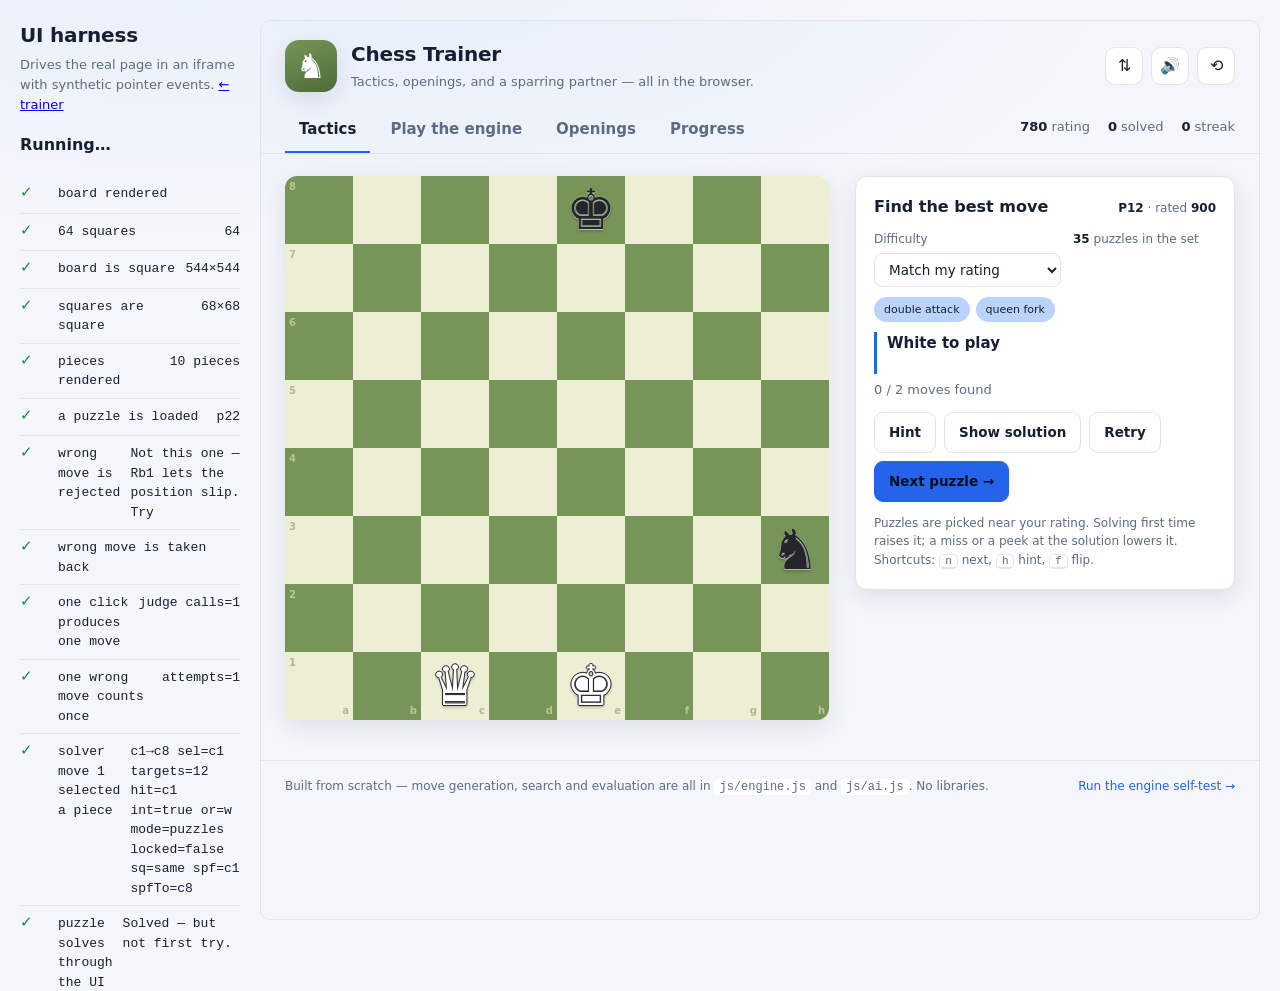
==== uitest.html @ a55cef51 "Chess Trainer: tactics, openings and an engine to play against A browser chess trainer written from " ====
<!doctype html>
<html lang="en">
<head>
<meta charset="utf-8">
<title>Chess Trainer — UI harness</title>
<link rel="stylesheet" href="css/style.css">
<style>
  /* flex: none — otherwise the growing report column shrinks the iframe mid-run
     and every geometry measurement drifts. */
  iframe { flex: none; width: 1000px; height: 900px; border: 1px solid var(--line); border-radius: 10px; }
  .harness { display: flex; gap: 20px; align-items: flex-start; padding: 20px; }
  .harness > div { flex: 1; min-width: 0; }
</style>
</head>
<body>
<div class="harness">
  <div style="flex:1">
    <h1>UI harness</h1>
    <p class="sub">Drives the real page in an iframe with synthetic pointer events. <a href="index.html">← trainer</a></p>
    <div id="summary" class="test-summary">Running…</div>
    <div id="out"></div>
  </div>
  <iframe id="app"></iframe>
</div>

<script>
(function () {
  'use strict';
  var out = document.getElementById('out');
  var pass = 0, fail = 0;

  function report(ok, name, detail) {
    if (ok) pass++; else fail++;
    var row = document.createElement('div');
    row.className = 'test-row ' + (ok ? 'pass' : 'fail');
    row.innerHTML = '<span class="mark">' + (ok ? '✓' : '✕') + '</span><span>' + name +
      '</span><span>' + (detail || '') + '</span>';
    out.appendChild(row);
  }
  function sleep(ms) { return new Promise(function (r) { setTimeout(r, ms); }); }

  var frame = document.getElementById('app');
  /* same origin as the iframe, so snapshot and clear the real save before it boots */
  var saved = localStorage.getItem('chesstrainer.v2');
  localStorage.removeItem('chesstrainer.v2');

  function point(doc, square) {
    var el = doc.querySelector('.sq[data-square="' + square + '"]');
    if (!el) return null;
    var r = el.getBoundingClientRect();
    return { el: el, x: r.left + r.width / 2, y: r.top + r.height / 2 };
  }

  function fire(win, el, type, x, y) {
    var ev = new win.PointerEvent(type, {
      bubbles: true, cancelable: true, clientX: x, clientY: y, pointerId: 1, isPrimary: true
    });
    el.dispatchEvent(ev);
  }

  /* click-to-move: press+release on the origin, then press on the destination */
  async function playMove(win, doc, from, to, promo) {
    var a = point(doc, from), b = point(doc, to);
    if (!a || !b) return { ok: false, why: 'no square ' + from + '/' + to };
    fire(win, a.el, 'pointerdown', a.x, a.y);
    fire(win, win, 'pointerup', a.x, a.y);
    await sleep(30);
    var sel = doc.querySelector('.sq.selected');
    var targets = doc.querySelectorAll('.sq.target, .sq.target-capture').length;
    var under = doc.elementFromPoint(a.x, a.y);
    var hitTest = under ? (under.dataset.square || under.className) : 'nothing';
    var ct = win.ChessTrainer;
    if (ct) {
      var modeName = Object.keys(ct.modes.all).filter(function (k) { return ct.modes.all[k] === ct.modes.current; })[0];
      hitTest += ' int=' + ct.board.interactive + ' or=' + ct.board.orientation +
                 ' mode=' + modeName + ' locked=' + ct.modes.current.locked +
                 ' sq=' + (ct.board.squares[from] === a.el ? 'same' : 'STALE') +
                 ' spf=' + ct.board._squareFromPoint(a.x, a.y) +
                 ' spfTo=' + ct.board._squareFromPoint(b.x, b.y);
    }
    fire(win, b.el, 'pointerdown', b.x, b.y);
    fire(win, win, 'pointerup', b.x, b.y);
    await sleep(60);
    /* a promotion opens the picker and waits for a choice */
    var overlay = doc.querySelector('.promo-overlay:not(.hidden)');
    if (overlay) {
      var order = { q: 0, r: 1, b: 2, n: 3 };
      overlay.querySelectorAll('.promo-btn')[order[promo || 'q']].click();
      await sleep(60);
      hitTest += ' promo=' + (promo || 'q');
    }
    return {
      ok: !!sel,
      why: from + '→' + to + ' sel=' + (sel ? sel.dataset.square : 'none') +
           ' targets=' + targets + ' hit=' + hitTest
    };
  }

  frame.addEventListener('load', function () { run().catch(function (e) { report(false, 'harness crashed', e.message); finish(); }); });
  /* the iframe src is set from script, so a hard reload of this page does not
     bypass its cache — bust it explicitly or you will test a stale build */
  frame.src = 'index.html?harness=' + Date.now();

  async function run() {
    var win = frame.contentWindow, doc = frame.contentDocument;
    await sleep(300);

    /* ------------------------------------------------------------ tactics */
    report(!!doc.querySelector('#board .board-grid'), 'board rendered', '');
    report(doc.querySelectorAll('#board .sq').length === 64, '64 squares', doc.querySelectorAll('#board .sq').length + '');

    /* geometry: rectangular squares silently break click-to-square hit testing */
    var gridRect = doc.querySelector('#board .board-grid').getBoundingClientRect();
    var sqRect = doc.querySelector('#board .sq').getBoundingClientRect();
    report(Math.abs(gridRect.width - gridRect.height) < 1.5, 'board is square',
      Math.round(gridRect.width) + '×' + Math.round(gridRect.height));
    report(Math.abs(sqRect.width - sqRect.height) < 1.5, 'squares are square',
      Math.round(sqRect.width) + '×' + Math.round(sqRect.height));
    report(doc.querySelectorAll('#board .piece').length > 0, 'pieces rendered',
      doc.querySelectorAll('#board .piece').length + ' pieces');

    /* count how many times a single synthetic click reaches the judge */
    var judgeCalls = 0;
    var origJudge = win.ChessTrainer.modes.all.puzzles.judge;
    win.ChessTrainer.modes.all.puzzles.judge = function () {
      judgeCalls++;
      return origJudge.apply(this, arguments);
    };

    var id = doc.querySelector('#puzzle-id').textContent.toLowerCase();
    var puzzle = win.PUZZLES.filter(function (p) { return p.id === id; })[0];
    report(!!puzzle, 'a puzzle is loaded', id);

    /* a wrong move must be refused and taken back */
    var legal = new win.Chess(puzzle.fen).moves({ verbose: true })
      .filter(function (m) { return m.uci !== puzzle.moves[0]; });
    if (legal.length) {
      var pieceCountBefore = doc.querySelectorAll('#board .piece').length;
      await playMove(win, doc, legal[0].from, legal[0].to);
      var st = doc.querySelector('#puzzle-status');
      report(st.classList.contains('bad'), 'wrong move is rejected', st.textContent.slice(0, 46));
      report(doc.querySelectorAll('#board .piece').length === pieceCountBefore, 'wrong move is taken back', '');
      var afterWrong = win.JSON.parse(win.localStorage.getItem('chesstrainer.v2'));
      report(judgeCalls === 1, 'one click produces one move', 'judge calls=' + judgeCalls);
      report(afterWrong.attempts === 1, 'one wrong move counts once', 'attempts=' + afterWrong.attempts);
    }

    /* now solve it properly */
    for (var i = 0; i < puzzle.moves.length; i += 2) {
      var uci = puzzle.moves[i];
      var r = await playMove(win, doc, uci.slice(0, 2), uci.slice(2, 4), uci.charAt(4));
      report(r.ok, 'solver move ' + (i / 2 + 1) + ' selected a piece', r.why);
      await sleep(650);
    }
    var status = doc.querySelector('#puzzle-status').textContent;
    report(/Solved/.test(status), 'puzzle solves through the UI', status.slice(0, 50));
    report(!doc.querySelector('#puzzle-explain').classList.contains('hidden'), 'explanation revealed', '');
    var saveState = win.JSON.parse(win.localStorage.getItem('chesstrainer.v2'));
    report(saveState.attempts === 1, 'progress saved', 'attempts=' + saveState.attempts +
      ' solved=' + saveState.solved + ' rating=' + saveState.rating);
    report(saveState.solved === 0, 'a peeked/failed solve does not count as solved', '');

    doc.querySelector('#puzzle-next').click();
    await sleep(200);
    report(doc.querySelector('#puzzle-id').textContent.toLowerCase() !== id, 'next puzzle loads',
      doc.querySelector('#puzzle-id').textContent);

    /* --------------------------------------------------- difficulty bands */
    doc.querySelector('#puzzle-band').value = 'hard';
    doc.querySelector('#puzzle-band').dispatchEvent(new win.Event('change'));
    await sleep(200);
    var hardId = doc.querySelector('#puzzle-id').textContent.toLowerCase();
    var hard = win.PUZZLES.filter(function (p) { return p.id === hardId; })[0];
    report(hard && hard.rating >= 1450, 'hard band serves a hard puzzle',
      hardId + ' rated ' + (hard ? hard.rating : '?'));
    doc.querySelector('#puzzle-band').value = 'easy';
    doc.querySelector('#puzzle-band').dispatchEvent(new win.Event('change'));
    await sleep(200);
    var easyId = doc.querySelector('#puzzle-id').textContent.toLowerCase();
    var easy = win.PUZZLES.filter(function (p) { return p.id === easyId; })[0];
    report(easy && easy.rating < 1000, 'easy band serves an easy puzzle',
      easyId + ' rated ' + (easy ? easy.rating : '?'));
    report(doc.querySelector('#puzzle-count').textContent === String(win.PUZZLES.length),
      'puzzle count is shown', doc.querySelector('#puzzle-count').textContent);

    /* --------------------------------------------------------------- play */
    doc.querySelector('.tab[data-mode="play"]').click();
    await sleep(100);
    report(!doc.querySelector('.panel[data-mode="play"]').classList.contains('hidden'), 'play tab opens', '');
    report(!doc.querySelector('#eval').classList.contains('hidden'), 'eval bar shown in play mode', '');
    doc.querySelector('#play-color').value = 'w';
    doc.querySelector('#play-level').value = '0';
    doc.querySelector('#play-new').click();
    await sleep(200);
    report(doc.querySelectorAll('#board .piece').length === 32, 'new game has 32 pieces',
      doc.querySelectorAll('#board .piece').length + '');

    var ct = win.ChessTrainer;
    report(ct.board.interactive, 'board is interactive in play mode',
      'interactive=' + ct.board.interactive + ' thinking=' + ct.modes.all.play.thinking +
      ' over=' + ct.modes.all.play.over + ' human=' + ct.modes.all.play.human +
      ' turn=' + ct.modes.all.play.game.turn() + ' current=' + (ct.modes.current === ct.modes.all.play));
    var pg = ct.modes.all.play.game;
    report(pg.moves({ square: 'e2' }).length === 2, 'e2 has two legal moves',
      pg.moves({ square: 'e2' }).length + '');
    var pgGeom = doc.querySelector('#board .sq').getBoundingClientRect();
    report(Math.abs(pgGeom.width - pgGeom.height) < 1.5, 'squares stay square beside the eval bar',
      Math.round(pgGeom.width) + '×' + Math.round(pgGeom.height));
    var evalW = doc.querySelector('#eval').getBoundingClientRect().width;
    var gridW = doc.querySelector('#board .board-grid').getBoundingClientRect().width;
    var wrapW = doc.querySelector('.board-wrap').getBoundingClientRect().width;
    report(evalW < 40 && gridW + evalW + 12 >= wrapW - 2, 'board fills the column beside the eval bar',
      'eval=' + Math.round(evalW) + ' board=' + Math.round(gridW) + ' wrap=' + Math.round(wrapW));

    var pr = await playMove(win, doc, 'e2', 'e4');
    report(pr.ok, 'play mode selects e2', pr.why);
    await sleep(1400);
    var moveText = doc.querySelector('#move-list').textContent;
    report(/e4/.test(moveText), 'human move recorded', moveText.trim().slice(0, 24));
    report(doc.querySelectorAll('#move-list .san').length >= 2, 'engine replied', moveText.trim().slice(0, 24));
    report(doc.querySelector('#play-status').textContent === 'Your move.', 'turn handed back',
      doc.querySelector('#play-status').textContent);

    doc.querySelector('#play-undo').click();
    await sleep(200);
    report(doc.querySelectorAll('#board .piece').length === 32, 'take back restores the position', '');

    /* ----------------------------------------------------------- openings */
    doc.querySelector('.tab[data-mode="openings"]').click();
    await sleep(100);
    var open = win.OPENINGS[0];
    doc.querySelector('#opening-select').value = open.id;
    doc.querySelector('#opening-select').dispatchEvent(new win.Event('change'));
    await sleep(300);
    report(doc.querySelector('#opening-blurb').textContent === open.blurb, 'opening loads', open.name);

    /* play the first move of the line */
    var g = new win.Chess();
    var first = g.moves({ verbose: true }).filter(function (m) {
      return m.san.replace(/[+#]/g, '') === open.moves[0].replace(/[+#]/g, '');
    })[0];
    await playMove(win, doc, first.from, first.to);
    await sleep(700);
    var oStatus = doc.querySelector('#opening-status').textContent;
    report(/Yes/.test(oStatus) || /\d+ \/ /.test(doc.querySelector('#opening-progress').textContent),
      'opening move accepted', oStatus.slice(0, 40));
    report(doc.querySelector('#opening-progress').textContent.indexOf('2 /') === 0,
      'reply played automatically', doc.querySelector('#opening-progress').textContent);

    /* wrong opening move */
    var g2 = new win.Chess();
    g2.move(open.moves[0]); g2.move(open.moves[1]);
    var wrong = g2.moves({ verbose: true }).filter(function (m) {
      return m.san.replace(/[+#]/g, '') !== open.moves[2].replace(/[+#]/g, '');
    })[0];
    await playMove(win, doc, wrong.from, wrong.to);
    await sleep(200);
    report(doc.querySelector('#opening-status').classList.contains('bad'), 'wrong opening move refused',
      doc.querySelector('#opening-status').textContent.slice(0, 44));

    /* -------------------------------------------------------------- stats */
    doc.querySelector('.tab[data-mode="stats"]').click();
    await sleep(150);
    report(doc.querySelector('#s-attempts').textContent === '1', 'stats show the attempt',
      doc.querySelector('#s-attempts').textContent);
    report(doc.querySelector('#theme-list').textContent.length > 5, 'theme breakdown rendered', '');
    report(doc.querySelector('#rating-chart').innerHTML.indexOf('path') >= 0 ||
           doc.querySelector('#rating-chart').innerHTML.indexOf('text') >= 0, 'rating chart drawn', '');

    /* -------------------------------------------------- promotion picker */
    var picked = null;
    ct.board.askPromotion('w', function (p) { picked = p; });
    await sleep(60);
    report(!doc.querySelector('.promo-overlay').classList.contains('hidden'), 'promotion picker opens', '');
    report(doc.querySelectorAll('.promo-btn').length === 4, 'four promotion buttons',
      doc.querySelectorAll('.promo-btn').length + '');
    doc.querySelectorAll('.promo-btn')[3].click();
    await sleep(60);
    report(picked === 'n', 'picker returns the chosen piece', String(picked));
    report(doc.querySelector('.promo-overlay').classList.contains('hidden'), 'picker closes after choosing', '');

    /* --------------------------------------------------------- flip board */
    doc.querySelector('.tab[data-mode="puzzles"]').click();
    await sleep(100);
    var firstSquare = doc.querySelector('#board .sq').dataset.square;
    doc.querySelector('#flip').click();
    await sleep(100);
    report(doc.querySelector('#board .sq').dataset.square !== firstSquare, 'flip reorients the board',
      firstSquare + ' → ' + doc.querySelector('#board .sq').dataset.square);
    report(doc.querySelectorAll('#board .sq').length === 64, 'still 64 squares after flip', '');

    finish();
  }

  function finish() {
    try {
      if (saved === null) localStorage.removeItem('chesstrainer.v2');
      else localStorage.setItem('chesstrainer.v2', saved);
    } catch (e) { /* ignore */ }
    var s = document.getElementById('summary');
    s.textContent = fail === 0 ? '✓ all ' + pass + ' UI checks passed' : '✕ ' + fail + ' failed, ' + pass + ' passed';
    s.style.color = fail === 0 ? 'var(--good)' : 'var(--bad)';
    console.log('UITEST', JSON.stringify({ pass: pass, fail: fail }));
  }
})();
</script>
</body>
</html>
---- css/style.css ----
/* Chess Trainer — one stylesheet, no framework. */

:root {
  --bg: #10141c;
  --bg-soft: #161c27;
  --panel: #1b2231;
  --line: #293246;
  --text: #e6ebf5;
  --muted: #94a1bb;
  --accent: #6ea8fe;
  --accent-dim: #2b4a7d;
  --good: #7bd88f;
  --bad: #ff8080;
  --sq-light: #edeed3;
  --sq-dark: #779556;
  --sq-sel: #f6f36c;
  --radius: 12px;
  --shadow: 0 10px 30px rgba(0, 0, 0, .35);
  color-scheme: dark;
}

@media (prefers-color-scheme: light) {
  :root {
    --bg: #f4f6fb;
    --bg-soft: #ffffff;
    --panel: #ffffff;
    --line: #dfe4ee;
    --text: #172033;
    --muted: #5d6b85;
    --accent: #2563eb;
    --accent-dim: #bcd2ff;
    --good: #1a8a45;
    --bad: #c0392b;
    --shadow: 0 8px 24px rgba(20, 30, 60, .10);
    color-scheme: light;
  }
}

* { box-sizing: border-box; }

body {
  margin: 0;
  background: radial-gradient(1200px 600px at 15% -10%, rgba(110, 168, 254, .10), transparent 60%), var(--bg);
  color: var(--text);
  font: 15px/1.55 system-ui, -apple-system, "Segoe UI", Roboto, Inter, Arial, sans-serif;
  min-height: 100vh;
}

/* ------------------------------------------------------------------ header */

.topbar {
  display: flex; align-items: center; justify-content: space-between;
  gap: 16px; padding: 18px 24px 10px; max-width: 1180px; margin: 0 auto;
}
.brand { display: flex; align-items: center; gap: 14px; }
.brand-mark {
  font-size: 34px; line-height: 1; width: 52px; height: 52px;
  display: grid; place-items: center; border-radius: 14px;
  background: linear-gradient(160deg, var(--sq-dark), #4d6b39);
  color: #fff; box-shadow: var(--shadow);
}
h1 { font-size: 20px; margin: 0; letter-spacing: -.01em; }
.tagline { margin: 2px 0 0; color: var(--muted); font-size: 13px; }

.topbar-actions { display: flex; gap: 8px; }
.icon-btn {
  width: 38px; height: 38px; border-radius: 10px; cursor: pointer;
  background: var(--panel); color: var(--text);
  border: 1px solid var(--line); font-size: 16px; line-height: 1;
  transition: transform .12s, border-color .12s, background .12s;
}
.icon-btn:hover { border-color: var(--accent); transform: translateY(-1px); }
.icon-btn.danger:hover { border-color: var(--bad); color: var(--bad); }

/* -------------------------------------------------------------------- tabs */

.tabs {
  display: flex; align-items: center; gap: 6px; flex-wrap: wrap;
  max-width: 1180px; margin: 0 auto; padding: 6px 24px 0;
  border-bottom: 1px solid var(--line);
}
.tab {
  appearance: none; border: 0; background: transparent; color: var(--muted);
  padding: 10px 14px; font: inherit; font-weight: 600; cursor: pointer;
  border-bottom: 2px solid transparent; border-radius: 8px 8px 0 0;
}
.tab:hover { color: var(--text); }
.tab.active { color: var(--text); border-bottom-color: var(--accent); }
.quickstats {
  margin-left: auto; display: flex; gap: 18px; color: var(--muted);
  font-size: 13px; padding-bottom: 8px;
}
.quickstats b { color: var(--text); font-variant-numeric: tabular-nums; }

/* ------------------------------------------------------------------ layout */

.layout {
  max-width: 1180px; margin: 0 auto; padding: 22px 24px 40px;
  display: grid; grid-template-columns: minmax(0, 1fr) 380px; gap: 26px; align-items: start;
}
@media (max-width: 900px) {
  .layout { grid-template-columns: 1fr; }
}

.board-wrap { display: flex; gap: 12px; align-items: stretch; }

/* ------------------------------------------------------------------- board */

.board { position: relative; flex: 1; }
.board-grid {
  display: grid;
  grid-template-columns: repeat(8, 1fr);
  grid-template-rows: repeat(8, 1fr);   /* without this the rows are content-sized and the squares are not square */
  aspect-ratio: 1 / 1;
  border-radius: var(--radius); overflow: hidden; box-shadow: var(--shadow);
  touch-action: none; user-select: none;
}
.sq { position: relative; display: grid; place-items: center; container-type: size; }
.sq.light { background: var(--sq-light); }
.sq.dark { background: var(--sq-dark); }

.coord {
  position: absolute; font-size: 10px; font-weight: 700; opacity: .55; pointer-events: none;
}
.coord.rank { top: 3px; left: 4px; }
.coord.file { bottom: 2px; right: 4px; }
.sq.light .coord { color: var(--sq-dark); }
.sq.dark .coord { color: var(--sq-light); }

.piece {
  font-size: clamp(24px, 6.5vw, 56px);   /* fallback; the square sizes it properly below */
  line-height: 1; cursor: grab; user-select: none;
  will-change: transform;
}
@supports (font-size: 1cqh) {
  .board-grid .piece { font-size: 82cqh; }
}
.board-grid .piece { position: relative; z-index: 2; }
.piece.white { color: #fff; text-shadow: 0 0 1px #2b2b2b, 0 1px 0 #2b2b2b, 1px 0 0 #2b2b2b, -1px 0 0 #2b2b2b, 0 -1px 0 #2b2b2b, 0 2px 3px rgba(0,0,0,.35); }
.piece.black { color: #24262b; text-shadow: 0 0 1px #f0f0f0, 0 1px 0 rgba(255,255,255,.5), 0 2px 3px rgba(0,0,0,.3); }
.piece.dragging { z-index: 20; cursor: grabbing; transform-origin: center; }

.sq.last-from::after, .sq.last-to::after {
  content: ''; position: absolute; inset: 0; background: rgba(246, 243, 108, .38); pointer-events: none;
}
.sq.selected::after {
  content: ''; position: absolute; inset: 0; background: rgba(246, 243, 108, .55); pointer-events: none;
}
.sq.target::before {
  content: ''; position: absolute; width: 28%; height: 28%; border-radius: 50%;
  background: rgba(20, 20, 20, .26); pointer-events: none; z-index: 1;
}
.sq.target-capture::before {
  content: ''; position: absolute; inset: 6%; border-radius: 50%;
  border: 5px solid rgba(20, 20, 20, .26); pointer-events: none; z-index: 1;
}
.sq.check::after {
  content: ''; position: absolute; inset: 0; pointer-events: none;
  background: radial-gradient(circle, rgba(255, 60, 60, .85), rgba(255, 60, 60, .25) 55%, transparent 72%);
}
.sq.flash-good::after {
  content: ''; position: absolute; inset: 0; pointer-events: none;
  background: rgba(123, 216, 143, .6); animation: fade .7s ease-out forwards;
}
.sq.flash-bad::after {
  content: ''; position: absolute; inset: 0; pointer-events: none;
  background: rgba(255, 90, 90, .65); animation: fade .7s ease-out forwards;
}
@keyframes fade { from { opacity: 1; } to { opacity: 0; } }

/* promotion picker */
.promo-overlay {
  position: absolute; inset: 0; background: rgba(8, 11, 18, .72);
  display: grid; place-items: center; border-radius: var(--radius); z-index: 30;
}
.promo-overlay.hidden { display: none; }
.promo-card {
  background: var(--panel); border: 1px solid var(--line); border-radius: 14px;
  padding: 14px 18px; box-shadow: var(--shadow); text-align: center;
}
.promo-label { font-size: 13px; color: var(--muted); margin-bottom: 6px; }
.promo-row { display: flex; gap: 6px; }
.promo-btn {
  width: 56px; height: 56px; font-size: 40px; line-height: 1;
  background: var(--bg-soft); border: 1px solid var(--line); border-radius: 10px; cursor: pointer;
}
.promo-btn:hover { border-color: var(--accent); }

/* eval bar */
.eval { display: flex; flex-direction: column; align-items: center; gap: 6px; width: 26px; }
.eval.hidden { display: none; }
.eval-track {
  flex: 1; width: 14px; border-radius: 8px; overflow: hidden;
  background: #2a2f3a; display: flex; align-items: flex-end; border: 1px solid var(--line);
}
.eval-fill { width: 100%; background: linear-gradient(180deg, #f4f6fb, #cfd6e4); height: 50%; transition: height .3s ease; }
.eval-text { font-size: 11px; color: var(--muted); font-variant-numeric: tabular-nums; }

/* ------------------------------------------------------------------ panels */

.side { display: flex; flex-direction: column; gap: 16px; }
.panel {
  background: var(--panel); border: 1px solid var(--line); border-radius: var(--radius);
  padding: 18px; box-shadow: var(--shadow);
}
.panel.hidden, .hidden { display: none; }
.panel-head { display: flex; align-items: baseline; justify-content: space-between; gap: 10px; margin-bottom: 10px; }
.panel h2 { font-size: 16px; margin: 0; }
.panel h3 { font-size: 13px; margin: 18px 0 8px; color: var(--muted); text-transform: uppercase; letter-spacing: .06em; }
.meta { font-size: 12px; color: var(--muted); }
.meta b { color: var(--text); }

.chips { display: flex; flex-wrap: wrap; gap: 6px; margin-bottom: 10px; }
.chip {
  font-size: 11px; padding: 3px 9px; border-radius: 999px;
  background: var(--accent-dim); color: var(--text); border: 1px solid transparent;
}

.status {
  margin: 0 0 6px; font-weight: 600; min-height: 42px;
  border-left: 3px solid var(--line); padding-left: 10px;
}
.status.good { border-left-color: var(--good); color: var(--good); }
.status.bad { border-left-color: var(--bad); color: var(--bad); }
.status.neutral { border-left-color: var(--accent); }

.sub { color: var(--muted); font-size: 13px; margin: 4px 0; }
.explain {
  background: var(--bg-soft); border: 1px solid var(--line); border-radius: 10px;
  padding: 10px 12px; font-size: 13.5px; color: var(--text); margin: 10px 0;
}
.fineprint { color: var(--muted); font-size: 12px; margin: 12px 0 0; }
kbd {
  background: var(--bg-soft); border: 1px solid var(--line); border-bottom-width: 2px;
  border-radius: 5px; padding: 0 5px; font: 11px/1.6 ui-monospace, Menlo, Consolas, monospace;
}

.btn-row { display: flex; flex-wrap: wrap; gap: 8px; margin-top: 12px; }
.btn {
  appearance: none; cursor: pointer; font: inherit; font-weight: 600; font-size: 13.5px;
  padding: 9px 14px; border-radius: 9px;
  background: var(--bg-soft); color: var(--text); border: 1px solid var(--line);
  transition: transform .1s, border-color .12s, background .12s;
}
.btn:hover:not(:disabled) { border-color: var(--accent); transform: translateY(-1px); }
.btn:disabled { opacity: .45; cursor: not-allowed; }
.btn.primary { background: var(--accent); border-color: var(--accent); color: #06101f; }
.btn.primary:hover { filter: brightness(1.08); }
.btn.ghost { background: transparent; }

.controls { display: flex; gap: 12px; flex-wrap: wrap; margin-bottom: 10px; }
.controls label { font-size: 12px; color: var(--muted); display: flex; flex-direction: column; gap: 4px; }
select {
  font: inherit; font-size: 13.5px; padding: 7px 10px; border-radius: 8px;
  background: var(--bg-soft); color: var(--text); border: 1px solid var(--line);
}
select.wide { width: 100%; margin-bottom: 10px; }

/* move list */
.move-list {
  max-height: 190px; overflow-y: auto; background: var(--bg-soft);
  border: 1px solid var(--line); border-radius: 10px; padding: 8px 10px;
  font: 13px/1.7 ui-monospace, Menlo, Consolas, monospace;
}
.move-row { display: grid; grid-template-columns: 34px 1fr 1fr; gap: 4px; }
.move-row .num { color: var(--muted); }
.empty { color: var(--muted); font-family: inherit; font-size: 13px; }

/* opening line */
.line {
  background: var(--bg-soft); border: 1px solid var(--line); border-radius: 10px;
  padding: 10px 12px; font: 13px/2 ui-monospace, Menlo, Consolas, monospace;
  display: flex; flex-wrap: wrap; gap: 4px 8px; margin-top: 10px;
}
.line .num { color: var(--muted); }
.line .san { color: var(--muted); }
.line .san.done { color: var(--text); }
.line .san.next { color: var(--accent); border-bottom: 2px solid var(--accent); }

/* stats */
.tiles { display: grid; grid-template-columns: repeat(3, 1fr); gap: 8px; }
.tile {
  background: var(--bg-soft); border: 1px solid var(--line); border-radius: 10px;
  padding: 10px; text-align: center;
}
.tile b { display: block; font-size: 20px; font-variant-numeric: tabular-nums; }
.tile span { font-size: 11px; color: var(--muted); }

.chart { width: 100%; height: 130px; background: var(--bg-soft); border: 1px solid var(--line); border-radius: 10px; }
.spark-line { fill: none; stroke: var(--accent); stroke-width: 2; stroke-linejoin: round; }
.spark-area { fill: rgba(110, 168, 254, .16); stroke: none; }
.chart-empty { fill: var(--muted); font-size: 13px; font-family: inherit; }

.theme-list { display: flex; flex-direction: column; gap: 6px; }
.theme-row { display: grid; grid-template-columns: 1fr 90px auto; gap: 10px; align-items: center; font-size: 12.5px; }
.theme-name { color: var(--text); }
.theme-num { color: var(--muted); font-variant-numeric: tabular-nums; }
.bar { height: 6px; background: var(--line); border-radius: 999px; overflow: hidden; }
.bar-fill { display: block; height: 100%; background: var(--good); }

/* ------------------------------------------------------------------ footer */

.foot {
  max-width: 1180px; margin: 0 auto; padding: 0 24px 40px;
  display: flex; justify-content: space-between; gap: 16px; flex-wrap: wrap;
  color: var(--muted); font-size: 12px; border-top: 1px solid var(--line); padding-top: 16px;
}
.foot code { background: var(--bg-soft); padding: 1px 5px; border-radius: 4px; }
.foot a { color: var(--accent); text-decoration: none; }
.foot a:hover { text-decoration: underline; }

/* ------------------------------------------------------------ self-test page */

.test-page { max-width: 900px; margin: 0 auto; padding: 30px 24px 60px; }
.test-row {
  display: grid; grid-template-columns: 28px 1fr auto; gap: 10px; align-items: baseline;
  padding: 7px 0; border-bottom: 1px solid var(--line);
  font: 13px/1.5 ui-monospace, Menlo, Consolas, monospace;
}
.test-row .mark { font-size: 15px; }
.test-row.pass .mark { color: var(--good); }
.test-row.fail .mark { color: var(--bad); }
.test-row.fail { background: rgba(255, 128, 128, .08); }
.test-summary { font-size: 16px; font-weight: 700; margin: 18px 0; }
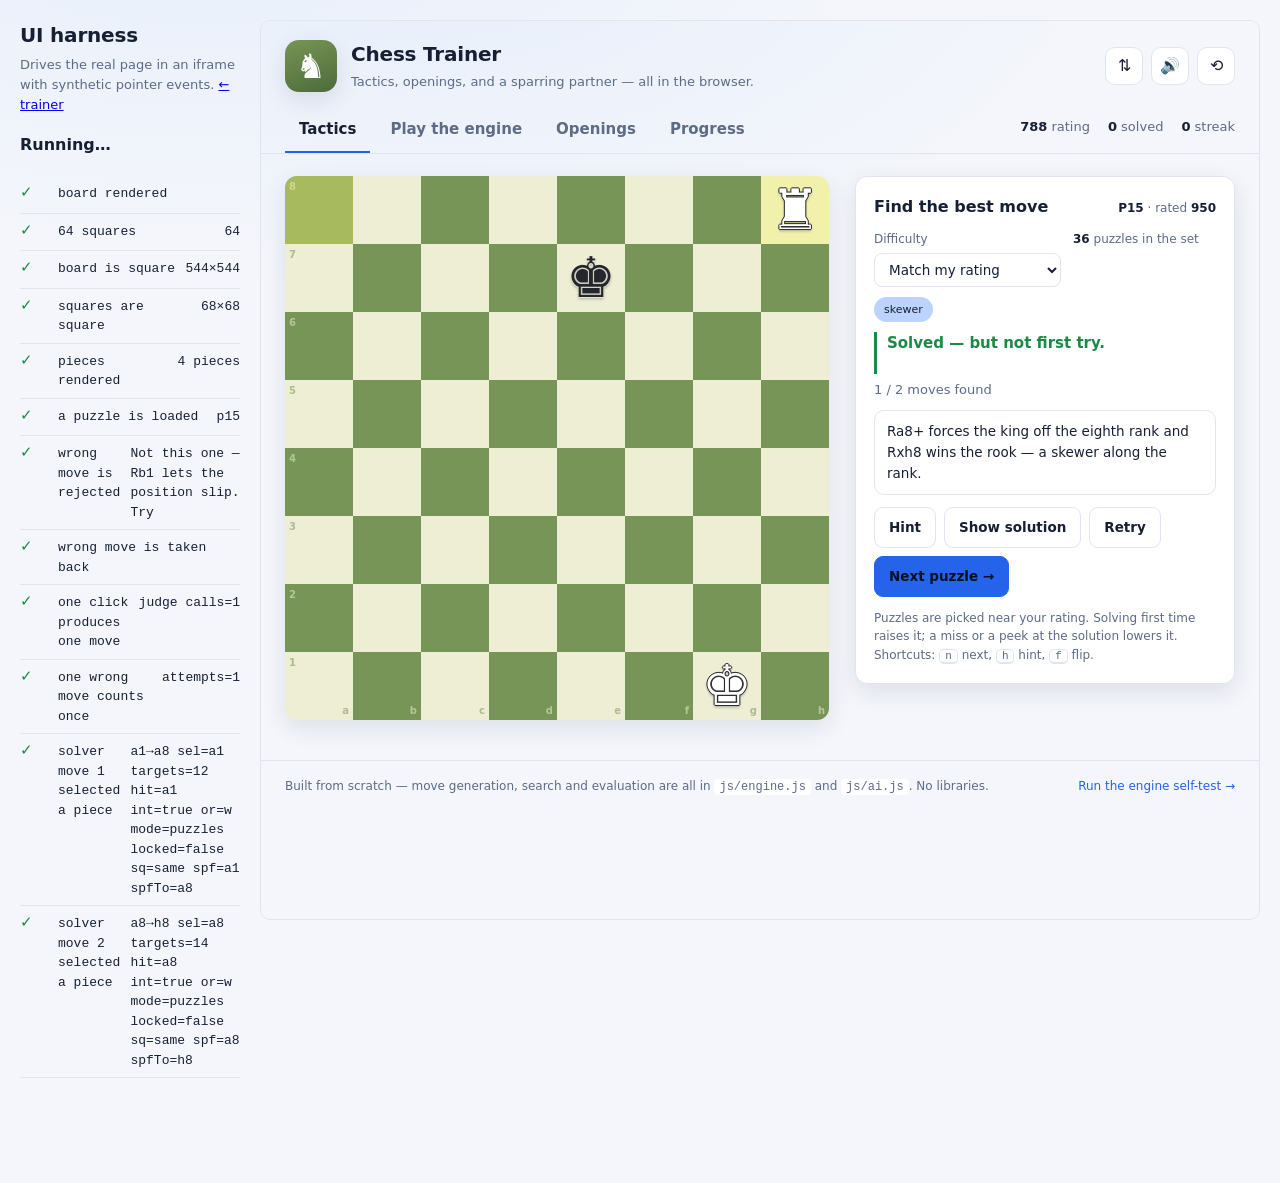
==== commit 73a935b3: "Check positions are reachable and solutions are unique; add master games Two more bug classes the va" ====
--- a/uitest.html
+++ b/uitest.html
@@ -183,6 +183,27 @@
     report(doc.querySelector('#puzzle-count').textContent === String(win.PUZZLES.length),
       'puzzle count is shown', doc.querySelector('#puzzle-count').textContent);
 
+    /* game attribution shows for master-game puzzles and hides for composed ones */
+    var withGame = win.PUZZLES.filter(function (p) { return p.game; });
+    report(withGame.length >= 3, 'set includes master games', withGame.length + ' attributed');
+    var sourceEl = doc.querySelector('#puzzle-game');
+    var shown = !sourceEl.classList.contains('hidden');
+    report(shown === !!easy.game, 'attribution matches the loaded puzzle',
+      easyId + (easy.game ? ' has a source' : ' is composed') + ', shown=' + shown);
+
+    /* force a master-game puzzle and check the credit line renders */
+    var puzzleMode = win.ChessTrainer.modes.all.puzzles;
+    puzzleMode.puzzle = withGame[0];
+    puzzleMode.start();
+    await sleep(200);
+    report(!sourceEl.classList.contains('hidden') && sourceEl.textContent === withGame[0].game,
+      'master game credit is displayed', sourceEl.textContent.slice(0, 52));
+    /* and it disappears again on a composed puzzle */
+    puzzleMode.puzzle = win.PUZZLES.filter(function (p) { return !p.game; })[0];
+    puzzleMode.start();
+    await sleep(200);
+    report(sourceEl.classList.contains('hidden'), 'credit hidden for composed puzzles', '');
+
     /* --------------------------------------------------------------- play */
     doc.querySelector('.tab[data-mode="play"]').click();
     await sleep(100);
--- a/css/style.css
+++ b/css/style.css
@@ -225,6 +225,10 @@
 .status.neutral { border-left-color: var(--accent); }
 
 .sub { color: var(--muted); font-size: 13px; margin: 4px 0; }
+.source {
+  color: var(--muted); font-size: 12.5px; font-style: italic;
+  margin: 0 0 10px; padding-left: 10px; border-left: 2px solid var(--accent-dim);
+}
 .explain {
   background: var(--bg-soft); border: 1px solid var(--line); border-radius: 10px;
   padding: 10px 12px; font-size: 13.5px; color: var(--text); margin: 10px 0;
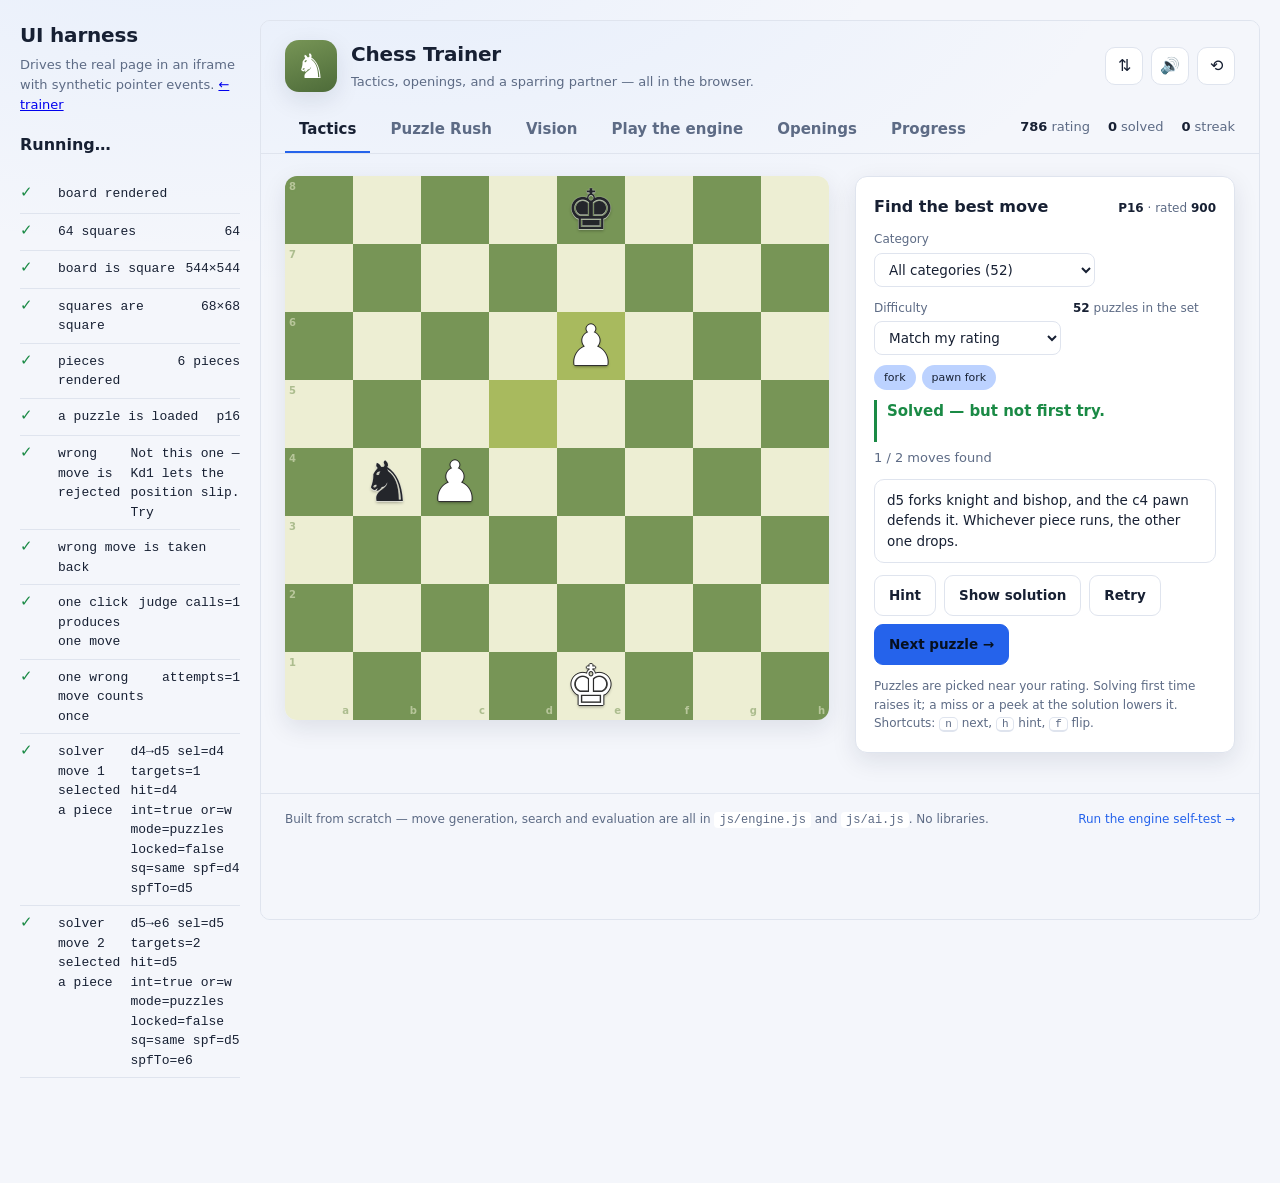
==== commit 37f0eb70: "Add categories, 17 puzzles, Puzzle Rush and Board Vision Puzzles are now sorted into nine browsable " ====
--- a/uitest.html
+++ b/uitest.html
@@ -204,6 +204,115 @@
     await sleep(200);
     report(sourceEl.classList.contains('hidden'), 'credit hidden for composed puzzles', '');
 
+    /* ---------------------------------------------------------- categories */
+    var catSel = doc.querySelector('#puzzle-category');
+    report(catSel.options.length === win.PUZZLE_CATEGORIES.length, 'category list built',
+      catSel.options.length + ' options');
+    doc.querySelector('#puzzle-band').value = 'auto';
+    catSel.value = 'endgame';
+    catSel.dispatchEvent(new win.Event('change'));
+    await sleep(200);
+    var endId = doc.querySelector('#puzzle-id').textContent.toLowerCase();
+    var endP = win.PUZZLES.filter(function (p) { return p.id === endId; })[0];
+    report(endP && endP.category === 'endgame', 'category filter serves that category',
+      endId + ' is ' + (endP ? endP.category : '?'));
+    catSel.value = 'masters';
+    catSel.dispatchEvent(new win.Event('change'));
+    await sleep(200);
+    var mId = doc.querySelector('#puzzle-id').textContent.toLowerCase();
+    var mP = win.PUZZLES.filter(function (p) { return p.id === mId; })[0];
+    report(mP && mP.masters && mP.game, 'masters filter serves a real game',
+      mId + ' — ' + (mP && mP.game ? mP.game.slice(0, 30) : '?'));
+    catSel.value = 'all';
+    catSel.dispatchEvent(new win.Event('change'));
+    await sleep(150);
+
+    /* -------------------------------------------------------- puzzle rush */
+    doc.querySelector('.tab[data-mode="rush"]').click();
+    await sleep(150);
+    report(!doc.querySelector('.panel[data-mode="rush"]').classList.contains('hidden'),
+      'rush tab opens', '');
+    var rush = win.ChessTrainer.modes.all.rush;
+    var q = rush.buildQueue();
+    report(q.length === win.PUZZLES.length, 'rush queue holds the whole set', q.length + '');
+    report(q[0].rating <= q[q.length - 1].rating, 'rush queue ramps up',
+      q[0].rating + ' → ' + q[q.length - 1].rating);
+
+    doc.querySelector('#rush-start').click();
+    await sleep(300);
+    report(rush.running, 'run starts', '');
+    report(doc.querySelector('#rush-strikes').children.length === 3, 'three strikes shown', '');
+
+    /* solve the current puzzle through the board */
+    var rp = rush.puzzle;
+    for (var k = 0; k < rp.moves.length; k += 2) {
+      var u = rp.moves[k];
+      await playMove(win, doc, u.slice(0, 2), u.slice(2, 4), u.charAt(4));
+      await sleep(420);
+    }
+    report(rush.solved === 1, 'solving scores a point', 'solved=' + rush.solved);
+    report(rush.puzzle !== rp, 'next puzzle loaded automatically', '');
+
+    /* now miss one deliberately */
+    var rp2 = rush.puzzle;
+    var wrongMoves = new win.Chess(rp2.fen).moves({ verbose: true })
+      .filter(function (m) { return m.uci !== rp2.moves[0]; });
+    var strikesBefore = rush.strikes;
+    await playMove(win, doc, wrongMoves[0].from, wrongMoves[0].to);
+    await sleep(300);
+    report(rush.strikes === strikesBefore + 1, 'a miss costs a strike', 'strikes=' + rush.strikes);
+    report(doc.querySelector('#rush-strikes .strike.used'), 'strike is shown', '');
+
+    rush.stop(true);
+    await sleep(200);
+    report(!rush.running, 'run stops', '');
+    report(!doc.querySelector('#rush-result').classList.contains('hidden'), 'result shown',
+      doc.querySelector('#rush-result').textContent.slice(0, 40));
+    report(win.JSON.parse(win.localStorage.getItem('chesstrainer.v2')).rush.best === 1,
+      'rush best is saved', '');
+
+    /* ------------------------------------------------------------- vision */
+    doc.querySelector('.tab[data-mode="vision"]').click();
+    await sleep(150);
+    var vision = win.ChessTrainer.modes.all.vision;
+    report(doc.querySelector('#board').classList.contains('vision'), 'vision board mode on', '');
+    var coord = doc.querySelector('#board .coord');
+    report(coord && win.getComputedStyle(coord).display === 'none', 'coordinates hidden', '');
+    report(doc.querySelectorAll('#board .board-grid .piece').length === 0, 'board is empty',
+      doc.querySelectorAll('#board .board-grid .piece').length + ' pieces');
+
+    doc.querySelector('#vision-side').value = 'w';
+    doc.querySelector('#vision-start').click();
+    await sleep(300);
+    report(vision.running, 'vision round starts', '');
+    var t1 = vision.target;
+    report(/^[a-h][1-8]$/.test(t1), 'a target square is set', t1);
+
+    /* click the right square, then a wrong one */
+    var pt = point(doc, t1);
+    fire(win, pt.el, 'pointerdown', pt.x, pt.y);
+    fire(win, win, 'pointerup', pt.x, pt.y);
+    await sleep(150);
+    report(vision.hits === 1, 'correct square scores', 'hits=' + vision.hits);
+    report(vision.target !== t1, 'a new target follows', vision.target);
+
+    var wrongSq = vision.target === 'a1' ? 'h8' : 'a1';
+    var wp = point(doc, wrongSq);
+    fire(win, wp.el, 'pointerdown', wp.x, wp.y);
+    fire(win, win, 'pointerup', wp.x, wp.y);
+    await sleep(150);
+    report(vision.misses === 1, 'wrong square counts as a miss', 'misses=' + vision.misses);
+
+    vision.stop(true);
+    await sleep(200);
+    report(!vision.running && !doc.querySelector('#vision-result').classList.contains('hidden'),
+      'vision result shown', doc.querySelector('#vision-result').textContent.slice(0, 40));
+
+    doc.querySelector('.tab[data-mode="puzzles"]').click();
+    await sleep(150);
+    report(!doc.querySelector('#board').classList.contains('vision'),
+      'leaving vision restores the board', '');
+
     /* --------------------------------------------------------------- play */
     doc.querySelector('.tab[data-mode="play"]').click();
     await sleep(100);
--- a/css/style.css
+++ b/css/style.css
@@ -168,6 +168,23 @@
 }
 @keyframes fade { from { opacity: 1; } to { opacity: 0; } }
 
+/* the vision trainer hides the edge labels — they would give the answer away */
+.board.vision .coord { display: none; }
+.board.vision .sq { cursor: pointer; }
+
+/* minigame scoreboards */
+.scoreboard { display: grid; grid-template-columns: repeat(3, 1fr); gap: 8px; margin-bottom: 12px; }
+.score-cell {
+  background: var(--bg-soft); border: 1px solid var(--line); border-radius: 10px;
+  padding: 10px 8px; text-align: center;
+}
+.score-cell b { display: block; font-size: 22px; font-variant-numeric: tabular-nums; line-height: 1.2; }
+.score-cell span { font-size: 11px; color: var(--muted); }
+.score-cell .target { font-size: 26px; letter-spacing: .04em; color: var(--accent); }
+.strikes { display: flex; justify-content: center; gap: 6px; font-size: 20px; }
+.strike { color: var(--muted); }
+.strike.used { color: var(--bad); }
+
 /* promotion picker */
 .promo-overlay {
   position: absolute; inset: 0; background: rgba(8, 11, 18, .72);
